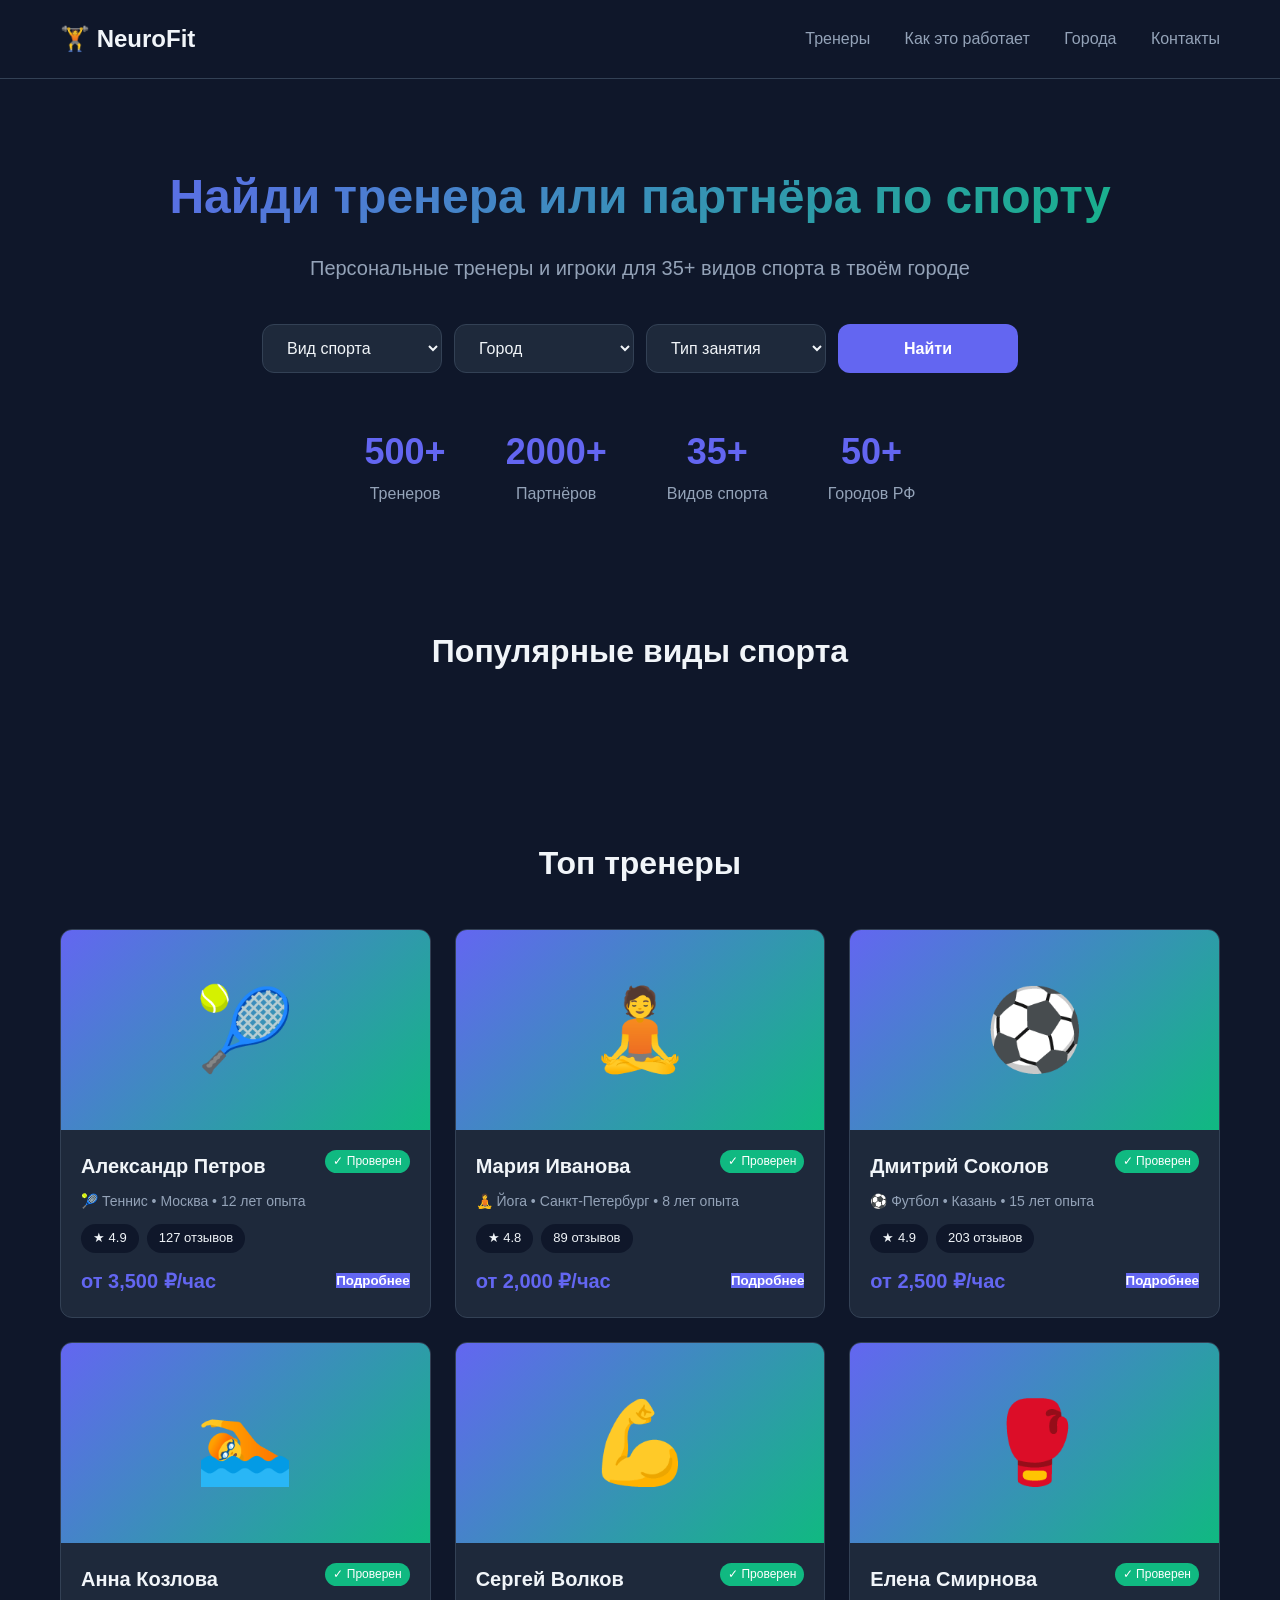
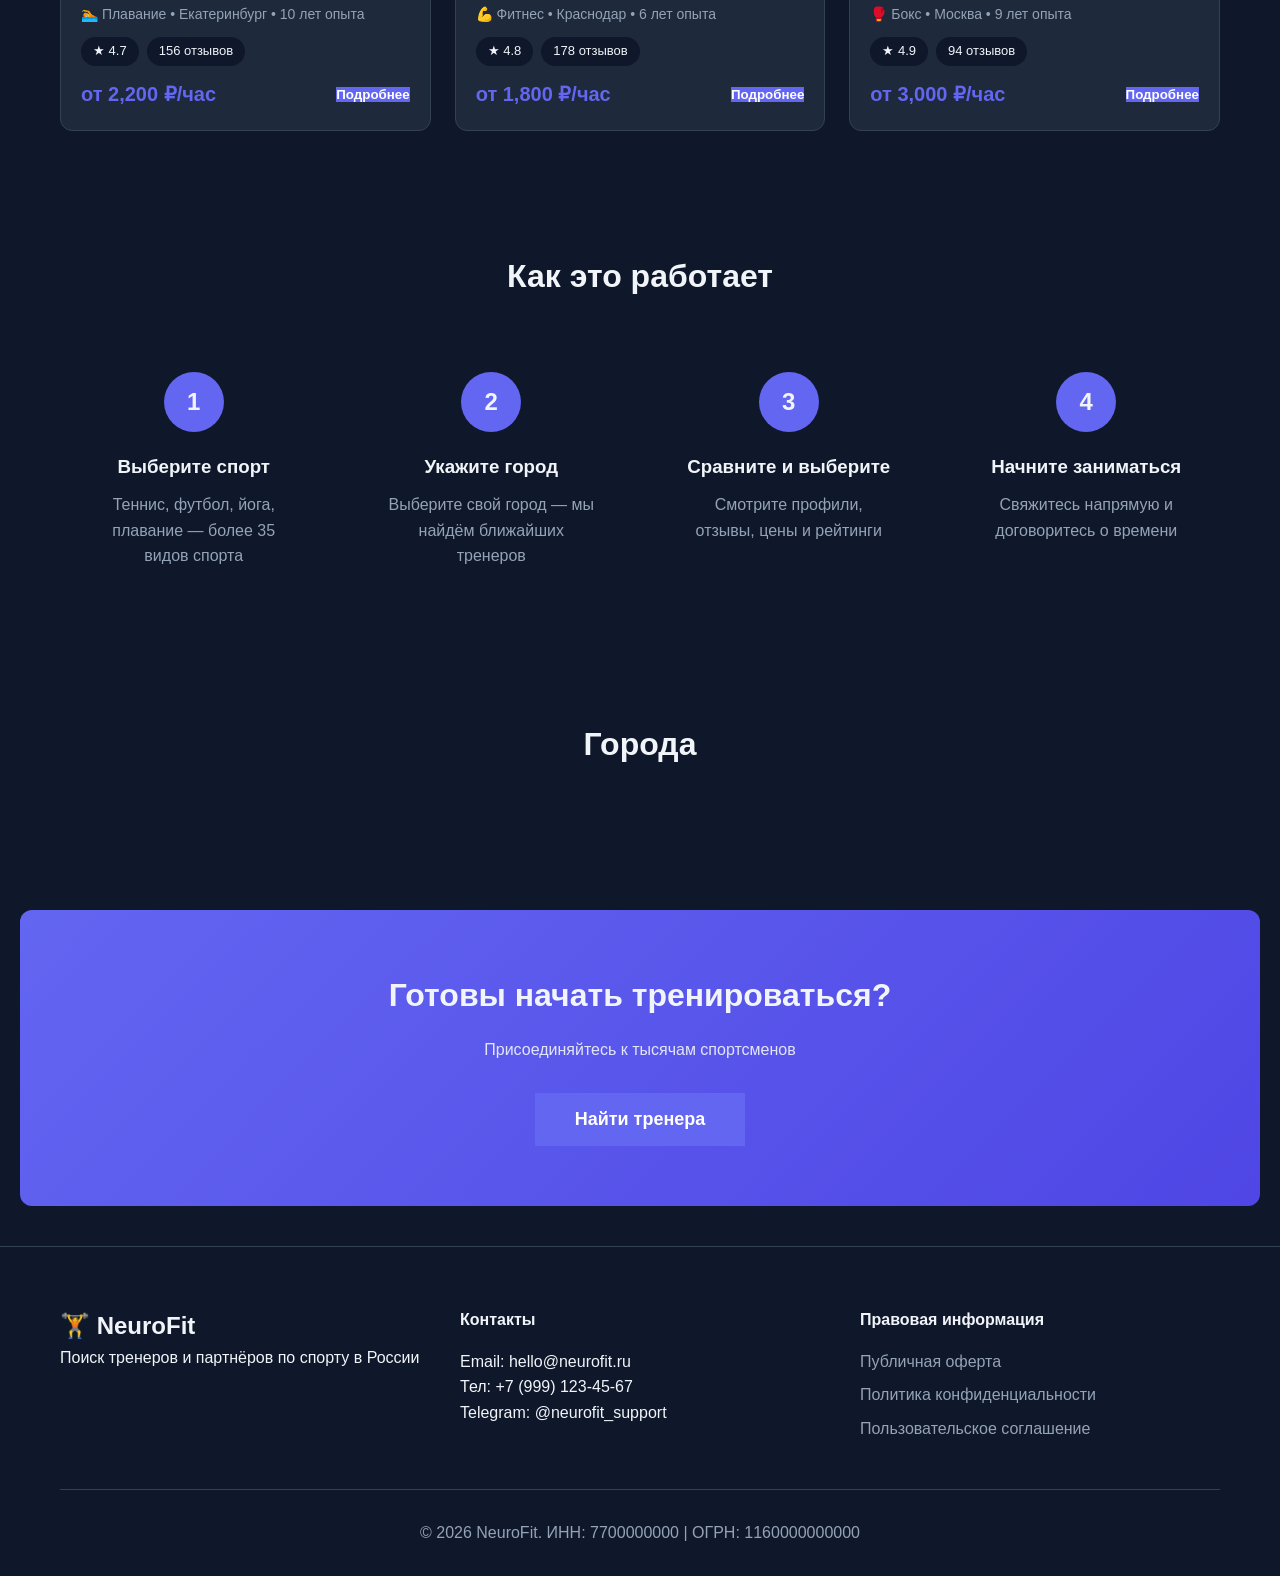
==== frontend/index.html @ 3846ed99 "Add files via upload" ====
<!DOCTYPE html>
<html lang="ru">
<head>
    <meta charset="UTF-8">
    <meta name="viewport" content="width=device-width, initial-scale=1.0">
    <title>NeuroFit — Поиск тренеров и партнёров по спорту</title>
    <link rel="stylesheet" href="css/style.css">
</head>
<body>
    <header class="header">
        <div class="container">
            <div class="logo">🏋️ NeuroFit</div>
            <nav class="nav">
                <a href="#trainers">Тренеры</a>
                <a href="#how-it-works">Как это работает</a>
                <a href="#cities">Города</a>
                <a href="#contacts">Контакты</a>
            </nav>
        </div>
    </header>

    <section class="hero">
        <div class="container">
            <h1>Найди тренера или партнёра по спорту</h1>
            <p>Персональные тренеры и игроки для 35+ видов спорта в твоём городе</p>

            <div class="search-box">
                <select id="sport-select">
                    <option value="">Вид спорта</option>
                </select>
                <select id="city-select">
                    <option value="">Город</option>
                </select>
                <select id="type-select">
                    <option value="">Тип занятия</option>
                    <option value="offline">Офлайн</option>
                    <option value="online">Онлайн</option>
                </select>
                <button id="search-btn" class="btn-primary">Найти</button>
            </div>

            <div class="stats">
                <div class="stat"><span class="stat-num">500+</span> Тренеров</div>
                <div class="stat"><span class="stat-num">2000+</span> Партнёров</div>
                <div class="stat"><span class="stat-num">35+</span> Видов спорта</div>
                <div class="stat"><span class="stat-num">50+</span> Городов РФ</div>
            </div>
        </div>
    </section>

    <section id="sports" class="sports">
        <div class="container">
            <h2>Популярные виды спорта</h2>
            <div class="sports-grid" id="sports-grid"></div>
        </div>
    </section>

    <section id="trainers" class="trainers">
        <div class="container">
            <h2>Топ тренеры</h2>
            <div class="trainers-grid" id="trainers-grid"></div>
        </div>
    </section>

    <section id="how-it-works" class="how-it-works">
        <div class="container">
            <h2>Как это работает</h2>
            <div class="steps">
                <div class="step">
                    <div class="step-num">1</div>
                    <h3>Выберите спорт</h3>
                    <p>Теннис, футбол, йога, плавание — более 35 видов спорта</p>
                </div>
                <div class="step">
                    <div class="step-num">2</div>
                    <h3>Укажите город</h3>
                    <p>Выберите свой город — мы найдём ближайших тренеров</p>
                </div>
                <div class="step">
                    <div class="step-num">3</div>
                    <h3>Сравните и выберите</h3>
                    <p>Смотрите профили, отзывы, цены и рейтинги</p>
                </div>
                <div class="step">
                    <div class="step-num">4</div>
                    <h3>Начните заниматься</h3>
                    <p>Свяжитесь напрямую и договоритесь о времени</p>
                </div>
            </div>
        </div>
    </section>

    <section id="cities" class="cities">
        <div class="container">
            <h2>Города</h2>
            <div class="cities-grid" id="cities-grid"></div>
        </div>
    </section>

    <section class="cta">
        <div class="container">
            <h2>Готовы начать тренироваться?</h2>
            <p>Присоединяйтесь к тысячам спортсменов</p>
            <button class="btn-primary btn-large" onclick="scrollToSearch()">Найти тренера</button>
        </div>
    </section>

    <footer id="contacts" class="footer">
        <div class="container">
            <div class="footer-grid">
                <div>
                    <div class="logo">🏋️ NeuroFit</div>
                    <p>Поиск тренеров и партнёров по спорту в России</p>
                </div>
                <div>
                    <h4>Контакты</h4>
                    <p>Email: hello@neurofit.ru</p>
                    <p>Тел: +7 (999) 123-45-67</p>
                    <p>Telegram: @neurofit_support</p>
                </div>
                <div>
                    <h4>Правовая информация</h4>
                    <a href="/offer.html">Публичная оферта</a>
                    <a href="/privacy.html">Политика конфиденциальности</a>
                    <a href="/terms.html">Пользовательское соглашение</a>
                </div>
            </div>
            <div class="footer-bottom">
                <p>© 2026 NeuroFit. ИНН: 7700000000 | ОГРН: 1160000000000</p>
            </div>
        </div>
    </footer>

    <div id="trainer-modal" class="modal">
        <div class="modal-content">
            <span class="modal-close">&times;</span>
            <div id="modal-body"></div>
        </div>
    </div>

    <script src="js/app.js"></script>
</body>
</html>
---- frontend/css/style.css ----
:root {
    --primary: #6366f1;
    --primary-dark: #4f46e5;
    --secondary: #10b981;
    --bg: #0f172a;
    --bg-card: #1e293b;
    --text: #f1f5f9;
    --text-muted: #94a3b8;
    --border: #334155;
    --radius: 12px;
    --shadow: 0 4px 6px -1px rgba(0,0,0,0.3);
}

* { margin: 0; padding: 0; box-sizing: border-box; }

body {
    font-family: -apple-system, BlinkMacSystemFont, 'Segoe UI', Roboto, sans-serif;
    background: var(--bg);
    color: var(--text);
    line-height: 1.6;
}

.container { max-width: 1200px; margin: 0 auto; padding: 0 20px; }

.header { padding: 20px 0; border-bottom: 1px solid var(--border); }
.header .container { display: flex; justify-content: space-between; align-items: center; }
.logo { font-size: 24px; font-weight: 700; }
.nav a { color: var(--text-muted); text-decoration: none; margin-left: 30px; transition: color 0.2s; }
.nav a:hover { color: var(--text); }

.hero { padding: 80px 0 60px; text-align: center; }
.hero h1 {
    font-size: 48px; margin-bottom: 16px;
    background: linear-gradient(135deg, var(--primary), var(--secondary));
    -webkit-background-clip: text; -webkit-text-fill-color: transparent;
}
.hero p { font-size: 20px; color: var(--text-muted); margin-bottom: 40px; }

.search-box { display: flex; gap: 12px; justify-content: center; flex-wrap: wrap; margin-bottom: 50px; }
.search-box select, .search-box button {
    padding: 14px 20px; border-radius: var(--radius); border: 1px solid var(--border);
    background: var(--bg-card); color: var(--text); font-size: 16px; min-width: 180px;
}
.search-box select:focus { outline: 2px solid var(--primary); }

.btn-primary {
    background: var(--primary) !important; color: white !important;
    border: none !important; cursor: pointer; font-weight: 600; transition: background 0.2s;
}
.btn-primary:hover { background: var(--primary-dark) !important; }

.stats { display: flex; justify-content: center; gap: 60px; flex-wrap: wrap; }
.stat { text-align: center; }
.stat-num { display: block; font-size: 36px; font-weight: 700; color: var(--primary); }
.stat { color: var(--text-muted); }

section { padding: 60px 0; }
section h2 { font-size: 32px; margin-bottom: 40px; text-align: center; }

.sports-grid { display: grid; grid-template-columns: repeat(auto-fill, minmax(200px, 1fr)); gap: 16px; }
.sport-card {
    background: var(--bg-card); padding: 20px; border-radius: var(--radius);
    text-align: center; cursor: pointer; transition: transform 0.2s, box-shadow 0.2s; border: 1px solid var(--border);
}
.sport-card:hover { transform: translateY(-4px); box-shadow: var(--shadow); }
.sport-card .emoji { font-size: 40px; margin-bottom: 8px; }
.sport-card h3 { font-size: 16px; margin-bottom: 4px; }
.sport-card .count { color: var(--text-muted); font-size: 14px; }

.trainers-grid { display: grid; grid-template-columns: repeat(auto-fill, minmax(300px, 1fr)); gap: 24px; }
.trainer-card {
    background: var(--bg-card); border-radius: var(--radius); overflow: hidden;
    border: 1px solid var(--border); transition: transform 0.2s;
}
.trainer-card:hover { transform: translateY(-4px); }
.trainer-photo {
    width: 100%; height: 200px; object-fit: cover;
    background: linear-gradient(135deg, var(--primary), var(--secondary));
    display: flex; align-items: center; justify-content: center; font-size: 80px;
}
.trainer-info { padding: 20px; }
.trainer-header { display: flex; justify-content: space-between; align-items: start; margin-bottom: 8px; }
.trainer-name { font-size: 20px; font-weight: 600; }
.verified-badge { background: var(--secondary); color: white; padding: 2px 8px; border-radius: 20px; font-size: 12px; }
.trainer-meta { color: var(--text-muted); font-size: 14px; margin-bottom: 12px; }
.trainer-tags { display: flex; gap: 8px; margin-bottom: 12px; flex-wrap: wrap; }
.tag { background: var(--bg); padding: 4px 12px; border-radius: 20px; font-size: 13px; }
.trainer-footer { display: flex; justify-content: space-between; align-items: center; }
.trainer-price { font-size: 20px; font-weight: 700; color: var(--primary); }
.trainer-rating { display: flex; align-items: center; gap: 4px; color: #fbbf24; }

.steps { display: grid; grid-template-columns: repeat(auto-fit, minmax(250px, 1fr)); gap: 30px; }
.step { text-align: center; padding: 30px; }
.step-num {
    width: 60px; height: 60px; background: var(--primary); border-radius: 50%;
    display: flex; align-items: center; justify-content: center;
    font-size: 24px; font-weight: 700; margin: 0 auto 20px;
}
.step h3 { margin-bottom: 10px; }
.step p { color: var(--text-muted); }

.cities-grid { display: grid; grid-template-columns: repeat(auto-fill, minmax(280px, 1fr)); gap: 20px; }
.city-card { background: var(--bg-card); padding: 24px; border-radius: var(--radius); border: 1px solid var(--border); }
.city-card h3 { margin-bottom: 8px; font-size: 20px; }
.city-card p { color: var(--text-muted); }

.cta { text-align: center; background: linear-gradient(135deg, var(--primary), var(--primary-dark)); margin: 40px 20px; border-radius: var(--radius); }
.cta h2 { margin-bottom: 16px; }
.cta p { margin-bottom: 30px; opacity: 0.9; }
.btn-large { padding: 16px 40px !important; font-size: 18px !important; }

.footer { border-top: 1px solid var(--border); padding: 60px 0 30px; }
.footer-grid { display: grid; grid-template-columns: repeat(auto-fit, minmax(250px, 1fr)); gap: 40px; margin-bottom: 40px; }
.footer h4 { margin-bottom: 16px; }
.footer a { display: block; color: var(--text-muted); text-decoration: none; margin-bottom: 8px; transition: color 0.2s; }
.footer a:hover { color: var(--text); }
.footer-bottom { text-align: center; padding-top: 30px; border-top: 1px solid var(--border); color: var(--text-muted); }

.modal { display: none; position: fixed; z-index: 1000; left: 0; top: 0; width: 100%; height: 100%; background: rgba(0,0,0,0.8); align-items: center; justify-content: center; }
.modal.active { display: flex; }
.modal-content { background: var(--bg-card); border-radius: var(--radius); max-width: 600px; width: 90%; max-height: 90vh; overflow-y: auto; position: relative; }
.modal-close { position: absolute; right: 20px; top: 20px; font-size: 30px; cursor: pointer; color: var(--text-muted); }
#modal-body { padding: 40px; }

@media (max-width: 768px) {
    .hero h1 { font-size: 32px; }
    .search-box { flex-direction: column; align-items: stretch; }
    .search-box select, .search-box button { width: 100%; }
    .stats { gap: 30px; }
    .nav { display: none; }
}
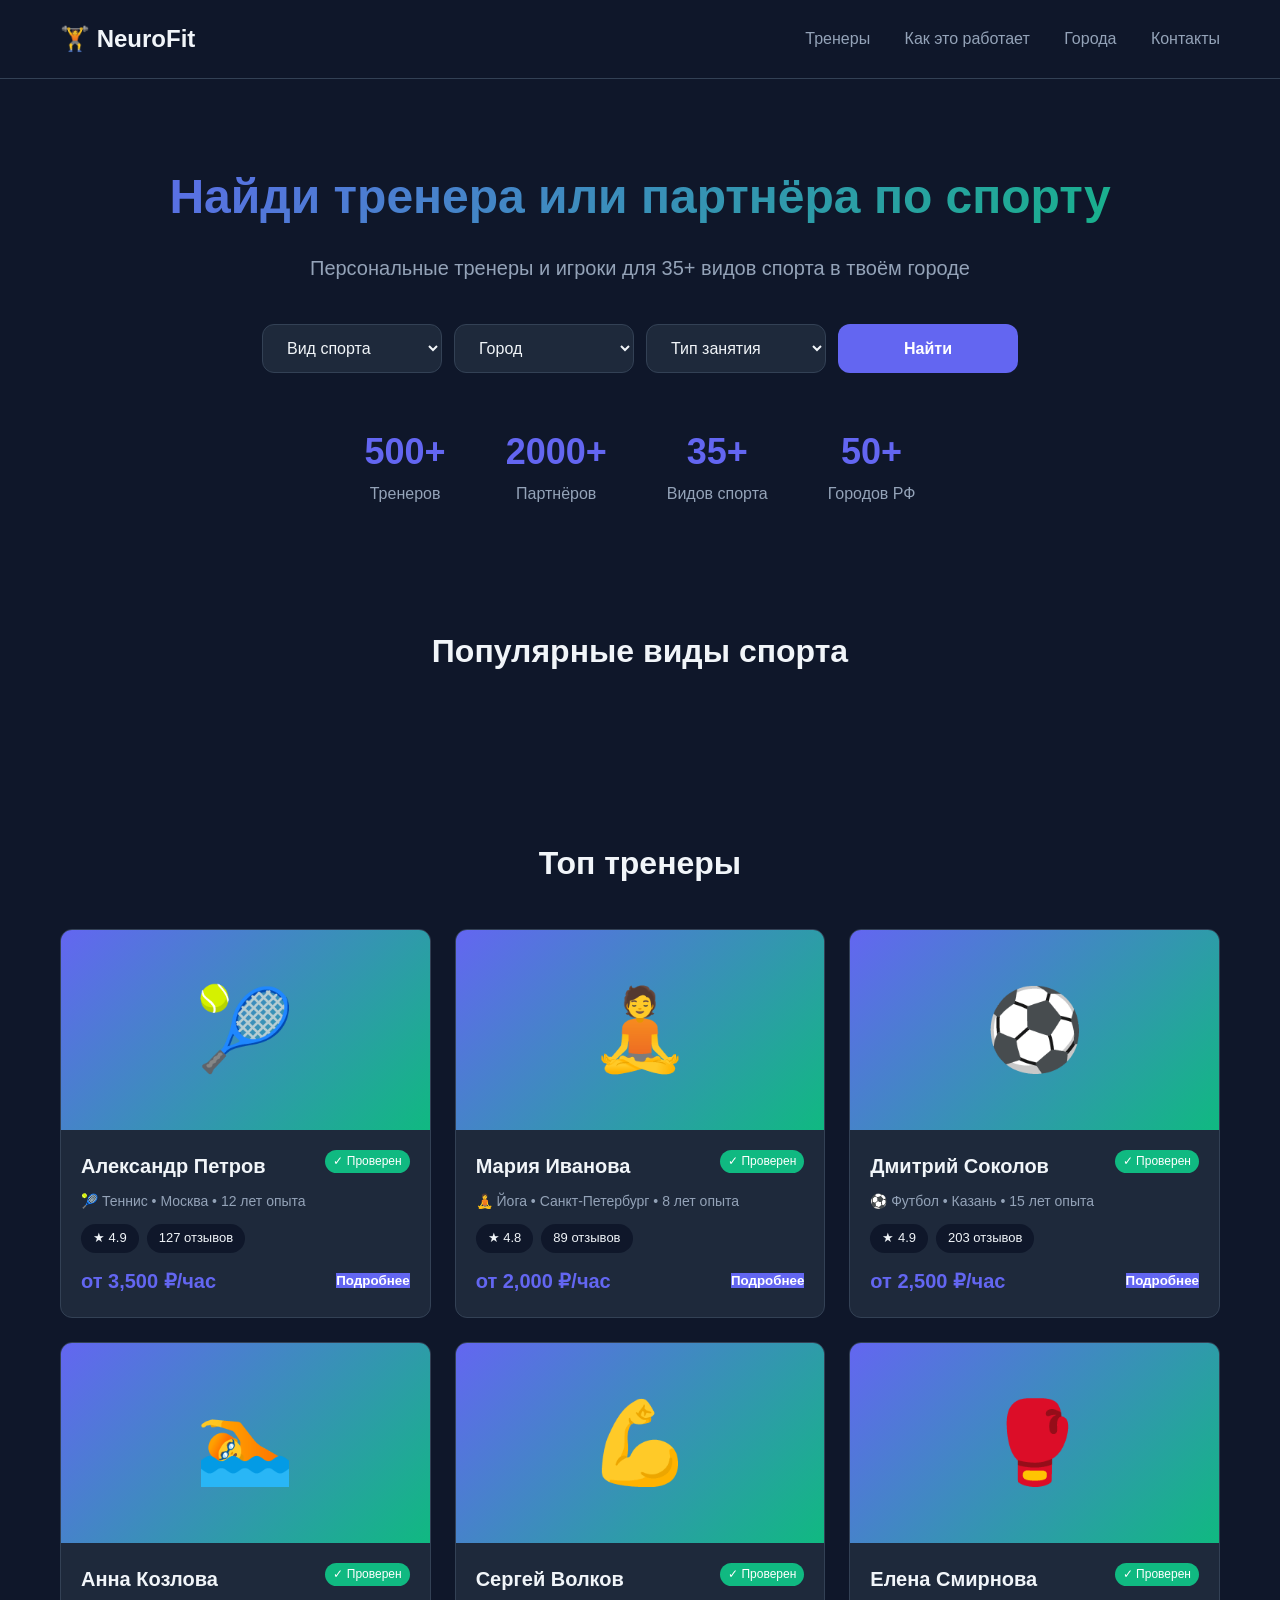
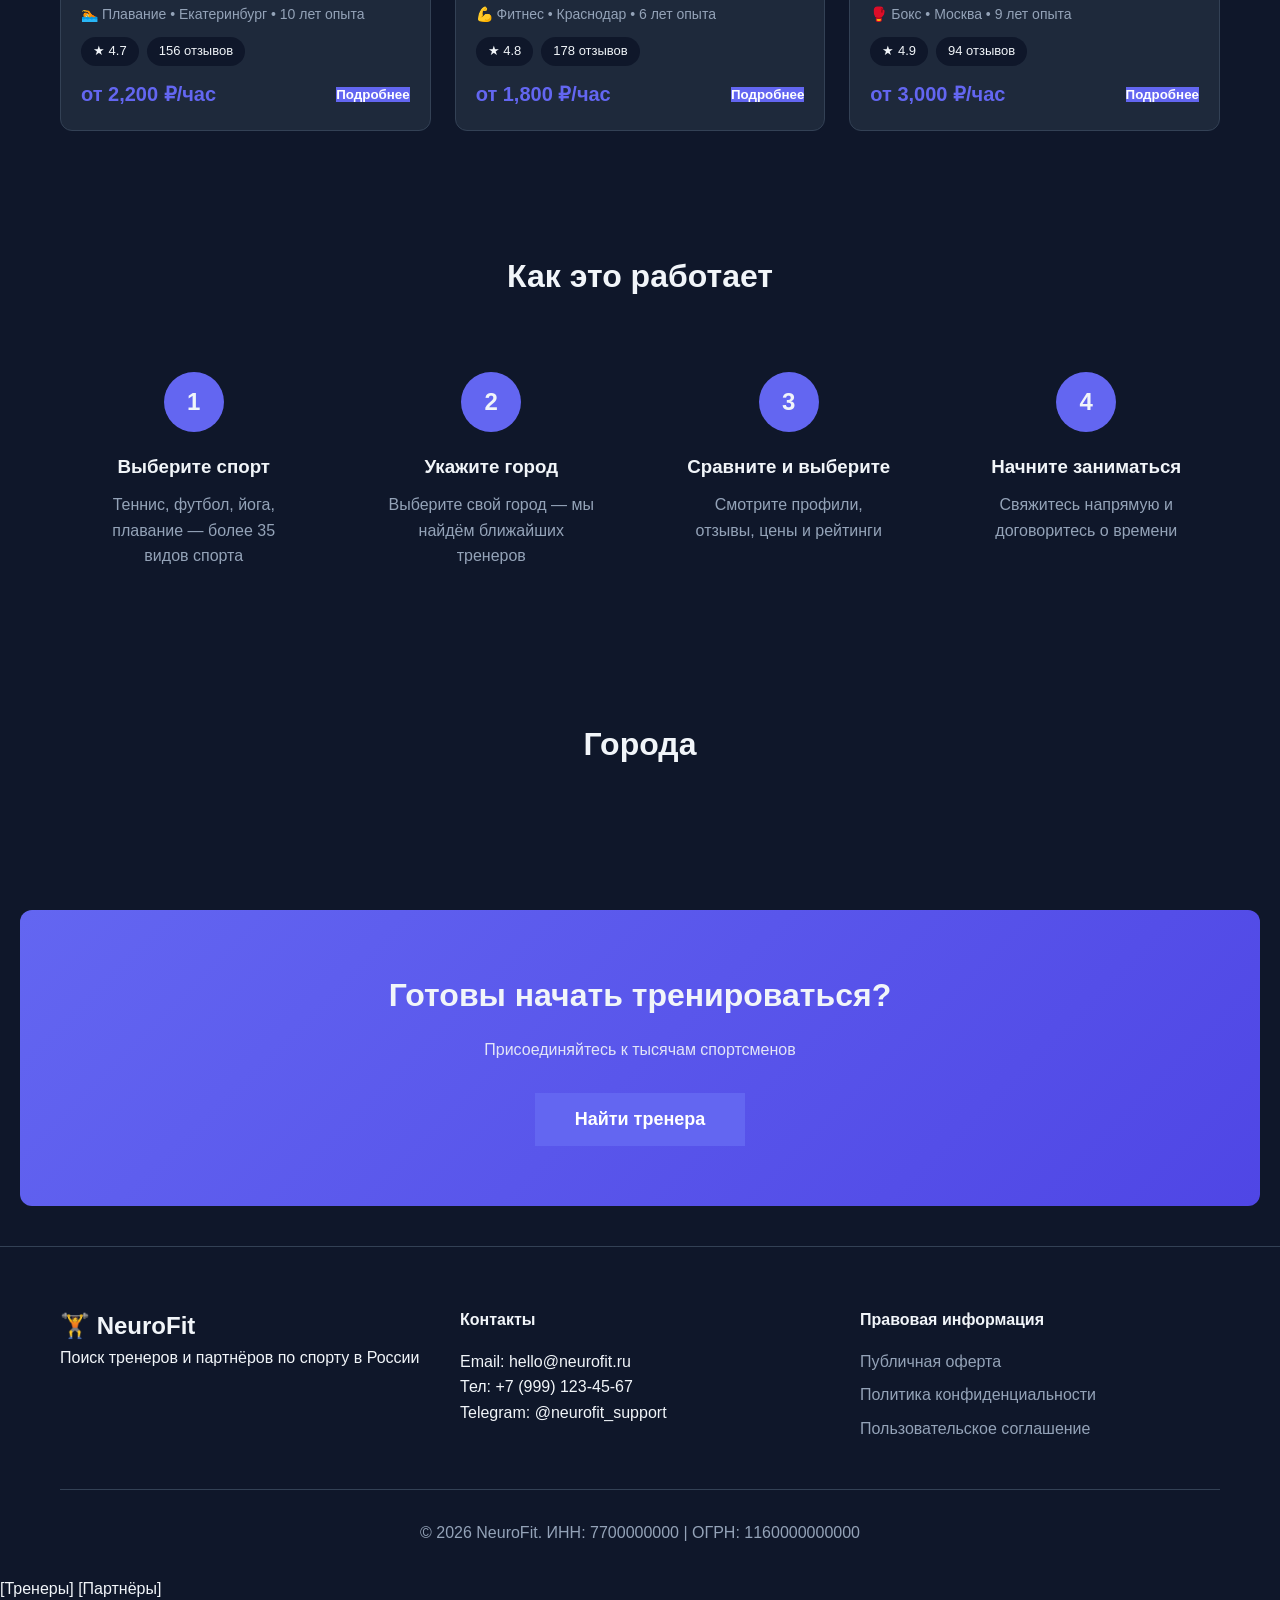
==== commit 9ad935a6: "Update index.html" ====
--- a/frontend/index.html
+++ b/frontend/index.html
@@ -141,3 +141,4 @@
     <script src="js/app.js"></script>
 </body>
 </html>
+[Тренеры] [Партнёры]
